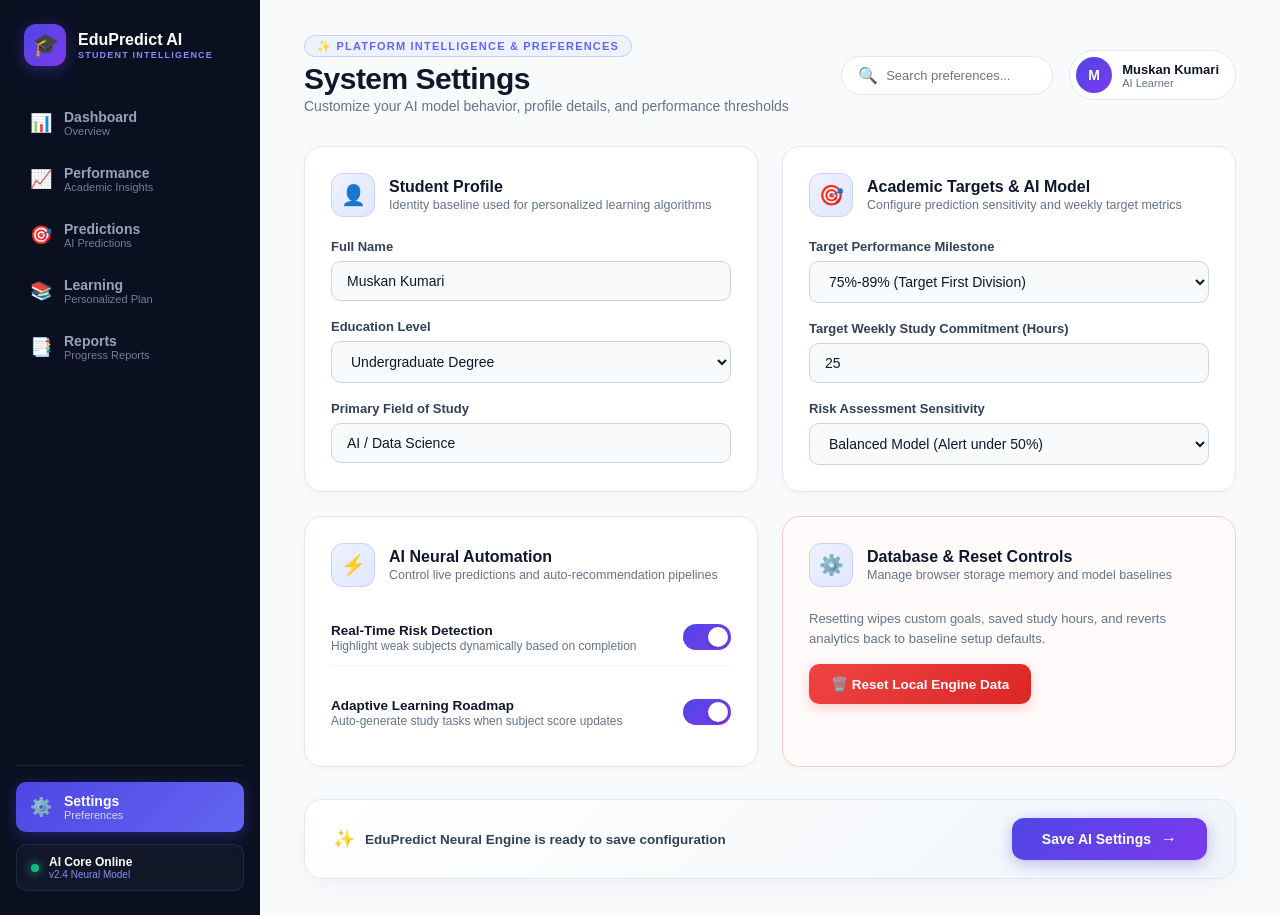
==== pages/settings.html @ e2dedee3 "Initial commit - EduPredictAI" ====
<!DOCTYPE html>
<html lang="en">
<head>
    <meta charset="UTF-8">
    <meta name="viewport" content="width=device-width, initial-scale=1.0">
    <title>Settings | EduPredict AI</title>
    <link rel="stylesheet" href="../css/settings.css">
</head>
<body>
    <div class="app-container">
        <!-- SIDEBAR -->
        <aside class="sidebar">
            <div class="sidebar-top">
                <div class="brand">
                    <div class="brand-logo">🎓</div>
                    <div class="brand-text">
                        <span class="brand-title">EduPredict AI</span>
                        <span class="brand-sub">STUDENT INTELLIGENCE</span>
                    </div>
                </div>
                <nav class="sidebar-nav">
                    <a href="dashboard.html" class="nav-item">
                        <span class="icon">📊</span>
                        <div class="nav-text">
                            <span class="nav-title">Dashboard</span>
                            <span class="nav-sub">Overview</span>
                        </div>
                    </a>
                    <a href="performance.html" class="nav-item">
                        <span class="icon">📈</span>
                        <div class="nav-text">
                            <span class="nav-title">Performance</span>
                            <span class="nav-sub">Academic Insights</span>
                        </div>
                    </a>
                    <a href="predictions.html" class="nav-item">
                        <span class="icon">🎯</span>
                        <div class="nav-text">
                            <span class="nav-title">Predictions</span>
                            <span class="nav-sub">AI Predictions</span>
                        </div>
                    </a>
                    <a href="learning.html" class="nav-item">
                        <span class="icon">📚</span>
                        <div class="nav-text">
                            <span class="nav-title">Learning</span>
                            <span class="nav-sub">Personalized Plan</span>
                        </div>
                    </a>
                    <a href="reports.html" class="nav-item">
                        <span class="icon">📑</span>
                        <div class="nav-text">
                            <span class="nav-title">Reports</span>
                            <span class="nav-sub">Progress Reports</span>
                        </div>
                    </a>
                </nav>
            </div>
            
            <div class="sidebar-bottom">
                <a href="settings.html" class="nav-item active">
                    <span class="icon">⚙️</span>
                    <div class="nav-text">
                        <span class="nav-title">Settings</span>
                        <span class="nav-sub">Preferences</span>
                    </div>
                </a>
                <div class="system-status">
                    <span class="status-dot"></span>
                    <div class="status-info">
                        <span class="status-title">AI Core Online</span>
                        <span class="status-sub"> v2.4 Neural Model</span>
                    </div>
                </div>
            </div>
        </aside>

        <!-- MAIN CONTENT -->
        <main class="main-content">
            <!-- TOP HEADER -->
            <header class="top-header">
                <div class="header-left">
                    <span class="header-tag">✨ PLATFORM INTELLIGENCE & PREFERENCES</span>
                    <h1>System Settings</h1>
                    <p>Customize your AI model behavior, profile details, and performance thresholds</p>
                </div>
                <div class="header-right">
                    <div class="search-box">
                        <span class="search-icon">🔍</span>
                        <input type="text" placeholder="Search preferences...">
                    </div>
                    <div class="user-profile">
                        <div class="avatar" id="avatarBadge">M</div>
                        <div class="user-info">
                            <span class="user-name" id="profileNameDisplay">Muskan Kumari</span>
                            <span class="user-role">AI Learner</span>
                        </div>
                    </div>
                </div>
            </header>

            <!-- SETTINGS GRID -->
            <div class="settings-grid">
                <!-- Profile Settings -->
                <section class="card settings-card">
                    <div class="card-header">
                        <div class="card-icon">👤</div>
                        <div>
                            <h2>Student Profile</h2>
                            <p>Identity baseline used for personalized learning algorithms</p>
                        </div>
                    </div>
                    <div class="settings-form">
                        <div class="form-group">
                            <label for="studentNameInput">Full Name</label>
                            <input type="text" id="studentNameInput" placeholder="Enter full name" value="Muskan Kumari">
                        </div>
                        <div class="form-group">
                            <label for="educationLevelSelect">Education Level</label>
                            <select id="educationLevelSelect">
                                <option value="Undergraduate" selected>Undergraduate Degree</option>
                                <option value="Postgraduate">Postgraduate / Master's</option>
                                <option value="High School">High School Senior</option>
                            </select>
                        </div>
                        <div class="form-group">
                            <label for="studyAreaInput">Primary Field of Study</label>
                            <input type="text" id="studyAreaInput" placeholder="e.g. AI / Data Science" value="AI / Data Science">
                        </div>
                    </div>
                </section>

                <!-- Academic Targets -->
                <section class="card settings-card">
                    <div class="card-header">
                        <div class="card-icon">🎯</div>
                        <div>
                            <h2>Academic Targets & AI Model</h2>
                            <p>Configure prediction sensitivity and weekly target metrics</p>
                        </div>
                    </div>
                    <div class="settings-form">
                        <div class="form-group">
                            <label for="targetGradeSelect">Target Performance Milestone</label>
                            <select id="targetGradeSelect">
                                <option value="90%+ (Excellence)">90%+ (Target High Honors)</option>
                                <option value="75%-89% (High)" selected>75%-89% (Target First Division)</option>
                                <option value="60%-74% (Average)">60%-74% (Target Standard Pass)</option>
                            </select>
                        </div>
                        <div class="form-group">
                            <label for="targetStudyHoursInput">Target Weekly Study Commitment (Hours)</label>
                            <input type="number" id="targetStudyHoursInput" min="1" max="100" value="25">
                        </div>
                        <div class="form-group">
                            <label for="riskSensitivitySelect">Risk Assessment Sensitivity</label>
                            <select id="riskSensitivitySelect">
                                <option value="Strict">High Sensitivity (Alert under 65%)</option>
                                <option value="Balanced" selected>Balanced Model (Alert under 50%)</option>
                                <option value="Lenient">Low Sensitivity (Alert under 40%)</option>
                            </select>
                        </div>
                    </div>
                </section>

                <!-- Platform Intelligence Options -->
                <section class="card settings-card">
                    <div class="card-header">
                        <div class="card-icon">⚡</div>
                        <div>
                            <h2>AI Neural Automation</h2>
                            <p>Control live predictions and auto-recommendation pipelines</p>
                        </div>
                    </div>
                    <div class="settings-form">
                        <div class="toggle-group">
                            <div>
                                <strong>Real-Time Risk Detection</strong>
                                <p>Highlight weak subjects dynamically based on completion</p>
                            </div>
                            <label class="switch">
                                <input type="checkbox" id="riskAlertsToggle" checked>
                                <span class="slider"></span>
                            </label>
                        </div>
                        <div class="toggle-group">
                            <div>
                                <strong>Adaptive Learning Roadmap</strong>
                                <p>Auto-generate study tasks when subject score updates</p>
                            </div>
                            <label class="switch">
                                <input type="checkbox" id="autoPlanToggle" checked>
                                <span class="slider"></span>
                            </label>
                        </div>
                    </div>
                </section>

                <!-- Reset Data Options -->
                <section class="card settings-card danger-card">
                    <div class="card-header">
                        <div class="card-icon">⚙️</div>
                        <div>
                            <h2>Database & Reset Controls</h2>
                            <p>Manage browser storage memory and model baselines</p>
                        </div>
                    </div>
                    <div class="danger-actions">
                        <p>Resetting wipes custom goals, saved study hours, and reverts analytics back to baseline setup defaults.</p>
                        <button type="button" class="btn-danger" id="resetDataBtn">
                            <span>🗑️ Reset Local Engine Data</span>
                        </button>
                    </div>
                </section>
            </div>

            <!-- FLOATING AI SAVE BAR -->
            <div class="action-bar-wrapper">
                <div class="action-bar">
                    <div class="action-info">
                        <span class="ai-sparkle">✨</span>
                        <span>EduPredict Neural Engine is ready to save configuration</span>
                    </div>
                    <div class="action-buttons">
                        <span id="saveStatus" class="save-status"></span>
                        <button type="button" class="btn-primary" id="saveSettingsBtn">
                            <span>Save AI Settings</span>
                            <span class="btn-arrow">→</span>
                        </button>
                    </div>
                </div>
            </div>
        </main>
    </div>

    <script src="../js/data.js"></script>
    <script src="../js/settings.js"></script>
</body>
</html>
---- css/settings.css ----
* {
    margin: 0;
    padding: 0;
    box-sizing: border-box;
    font-family: 'Segoe UI', -apple-system, BlinkMacSystemFont, Roboto, sans-serif;
}

body {
    background: #f8fafc;
    color: #1e293b;
    min-height: 100vh;
}

.app-container {
    display: flex;
    min-height: 100vh;
}

/* SIDEBAR STYLING - DARK AI SIDEBAR */
.sidebar {
    width: 260px;
    background-color: #0b1021;
    color: #94a3b8;
    display: flex;
    flex-direction: column;
    justify-content: space-between;
    padding: 24px 16px;
    flex-shrink: 0;
}

.brand {
    display: flex;
    align-items: center;
    gap: 12px;
    margin-bottom: 32px;
    padding-left: 8px;
}

.brand-logo {
    font-size: 22px;
    background: linear-gradient(135deg, #4f46e5, #7c3aed);
    width: 42px;
    height: 42px;
    display: flex;
    align-items: center;
    justify-content: center;
    border-radius: 12px;
    box-shadow: 0 4px 16px rgba(79, 70, 229, 0.4);
}

.brand-title {
    display: block;
    color: #ffffff;
    font-weight: 700;
    font-size: 16px;
}

.brand-sub {
    display: block;
    color: #818cf8;
    font-size: 9px;
    letter-spacing: 1.2px;
    font-weight: 700;
    margin-top: 1px;
}

.sidebar-nav {
    display: flex;
    flex-direction: column;
    gap: 6px;
}

.sidebar-bottom {
    margin-top: auto;
    display: flex;
    flex-direction: column;
    gap: 12px;
    padding-top: 16px;
    border-top: 1px solid rgba(255, 255, 255, 0.08);
}

.nav-item {
    display: flex;
    align-items: center;
    gap: 12px;
    padding: 11px 14px;
    color: #94a3b8;
    text-decoration: none;
    border-radius: 10px;
    transition: all 0.2s ease;
}

.nav-item:hover {
    background-color: rgba(255, 255, 255, 0.06);
    color: #ffffff;
}

.nav-item.active {
    background: linear-gradient(135deg, #4f46e5, #6366f1);
    color: #ffffff;
    box-shadow: 0 4px 16px rgba(79, 70, 229, 0.35);
}

.nav-item .icon { font-size: 18px; }
.nav-title { display: block; font-size: 14px; font-weight: 600; }
.nav-sub { display: block; font-size: 11px; opacity: 0.75; }

.system-status {
    background-color: rgba(255, 255, 255, 0.03);
    border: 1px solid rgba(99, 102, 241, 0.2);
    padding: 10px 14px;
    border-radius: 10px;
    display: flex;
    align-items: center;
    gap: 10px;
}

.status-dot {
    width: 8px;
    height: 8px;
    background-color: #10b981;
    border-radius: 50%;
    box-shadow: 0 0 10px #10b981;
}

.status-title { display: block; color: #ffffff; font-size: 12px; font-weight: 600; }
.status-sub { display: block; color: #818cf8; font-size: 10px; }

/* MAIN CONTENT */
.main-content {
    flex: 1;
    padding: 36px 44px;
    overflow-y: auto;
}

.top-header {
    display: flex;
    justify-content: space-between;
    align-items: center;
    margin-bottom: 32px;
}

.header-tag {
    font-size: 11px;
    font-weight: 700;
    color: #6366f1;
    letter-spacing: 1.2px;
    background: #eef2ff;
    padding: 4px 12px;
    border-radius: 20px;
    border: 1px solid #c7d2fe;
}

.header-left h1 {
    font-size: 30px;
    font-weight: 800;
    color: #0f172a;
    margin: 8px 0 2px 0;
    letter-spacing: -0.5px;
}

.header-left p {
    color: #64748b;
    font-size: 14px;
}

.header-right {
    display: flex;
    align-items: center;
    gap: 16px;
}

.search-box {
    display: flex;
    align-items: center;
    gap: 8px;
    background-color: #ffffff;
    border: 1.5px solid #e2e8f0;
    padding: 9px 16px;
    border-radius: 24px;
}

.search-box input {
    border: none;
    outline: none;
    font-size: 13px;
    background: transparent;
    color: #334155;
    width: 150px;
}

.user-profile {
    display: flex;
    align-items: center;
    gap: 10px;
    background-color: #ffffff;
    padding: 6px 16px 6px 6px;
    border-radius: 30px;
    border: 1.5px solid #e2e8f0;
}

.avatar {
    width: 36px;
    height: 36px;
    background: linear-gradient(135deg, #4f46e5, #7c3aed);
    color: white;
    font-weight: 700;
    border-radius: 50%;
    display: flex;
    align-items: center;
    justify-content: center;
    font-size: 14px;
}

.user-name { display: block; font-weight: 600; font-size: 13px; color: #0f172a; }
.user-role { display: block; font-size: 11px; color: #64748b; }

/* 2-COLUMN GRID */
.settings-grid {
    display: grid;
    grid-template-columns: repeat(2, 1fr);
    gap: 24px;
    margin-bottom: 32px;
}

@media (max-width: 1024px) {
    .settings-grid { grid-template-columns: 1fr; }
}

/* CARDS STYLING */
.card {
    background: #ffffff;
    border-radius: 18px;
    padding: 26px;
    border: 1.5px solid #e2e8f0;
    box-shadow: 0 4px 12px -2px rgba(0, 0, 0, 0.03);
    transition: all 0.25s ease;
}

.card:hover {
    border-color: #a5b4fc;
    box-shadow: 0 10px 24px -4px rgba(79, 70, 229, 0.08);
    transform: translateY(-2px);
}

.card-header {
    display: flex;
    align-items: center;
    gap: 14px;
    margin-bottom: 22px;
}

.card-icon {
    font-size: 20px;
    width: 44px;
    height: 44px;
    background: linear-gradient(135deg, #eef2ff, #e0e7ff);
    color: #4f46e5;
    border-radius: 12px;
    display: flex;
    align-items: center;
    justify-content: center;
    border: 1px solid #c7d2fe;
}

.card-header h2 {
    font-size: 16px;
    font-weight: 700;
    color: #0f172a;
}

.card-header p {
    font-size: 12.5px;
    color: #64748b;
    margin-top: 2px;
}

.settings-form {
    display: flex;
    flex-direction: column;
    gap: 18px;
}

.form-group {
    display: flex;
    flex-direction: column;
    gap: 7px;
}

.form-group label {
    font-size: 13px;
    font-weight: 600;
    color: #334155;
}

.form-group input,
.form-group select {
    width: 100%;
    padding: 11px 15px;
    border: 1.5px solid #cbd5e1;
    border-radius: 10px;
    font-size: 14px;
    color: #0f172a;
    background-color: #f8fafc;
    outline: none;
    transition: all 0.2s ease;
}

.form-group input:focus,
.form-group select:focus {
    background-color: #ffffff;
    border-color: #6366f1;
    box-shadow: 0 0 0 4px rgba(99, 102, 241, 0.12);
}

/* TOGGLES */
.toggle-group {
    display: flex;
    justify-content: space-between;
    align-items: center;
    padding: 12px 0;
    border-bottom: 1px solid #f1f5f9;
}

.toggle-group:last-child {
    border-bottom: none;
}

.toggle-group strong {
    font-size: 13.5px;
    color: #0f172a;
}

.toggle-group p {
    font-size: 12px;
    color: #64748b;
}

.switch {
    position: relative;
    display: inline-block;
    width: 48px;
    height: 26px;
}

.switch input { opacity: 0; width: 0; height: 0; }

.slider {
    position: absolute;
    cursor: pointer;
    top: 0; left: 0; right: 0; bottom: 0;
    background-color: #cbd5e1;
    transition: .3s;
    border-radius: 26px;
}

.slider:before {
    position: absolute;
    content: "";
    height: 20px;
    width: 20px;
    left: 3px;
    bottom: 3px;
    background-color: white;
    transition: .3s;
    border-radius: 50%;
    box-shadow: 0 2px 4px rgba(0,0,0,0.15);
}

input:checked + .slider {
    background: linear-gradient(135deg, #4f46e5, #7c3aed);
}

input:checked + .slider:before {
    transform: translateX(22px);
}

/* RESET BUTTON - STYLING FIX */
.danger-card {
    border-color: #fecaca;
    background: #fffbfb;
}

.danger-actions p {
    font-size: 13px;
    color: #64748b;
    margin-bottom: 16px;
    line-height: 1.5;
}

.btn-danger {
    background: linear-gradient(135deg, #ef4444, #dc2626);
    color: #ffffff;
    border: none;
    padding: 12px 22px;
    border-radius: 10px;
    font-weight: 600;
    font-size: 13.5px;
    cursor: pointer;
    display: inline-flex;
    align-items: center;
    gap: 8px;
    box-shadow: 0 4px 14px rgba(239, 68, 68, 0.25);
    transition: all 0.2s ease;
}

.btn-danger:hover {
    background: linear-gradient(135deg, #dc2626, #b91c1c);
    transform: translateY(-1px);
    box-shadow: 0 6px 18px rgba(239, 68, 68, 0.35);
}

/* FLOATING AI ACTION BAR FIX */
.action-bar-wrapper {
    margin-top: 12px;
}

.action-bar {
    display: flex;
    justify-content: space-between;
    align-items: center;
    background: linear-gradient(135deg, #ffffff, #f1f5f9);
    padding: 18px 28px;
    border-radius: 18px;
    border: 1.5px solid #e2e8f0;
    box-shadow: 0 8px 24px -4px rgba(15, 23, 42, 0.05);
}

.action-info {
    display: flex;
    align-items: center;
    gap: 10px;
    font-size: 13.5px;
    font-weight: 600;
    color: #334155;
}

.ai-sparkle {
    font-size: 18px;
}

.action-buttons {
    display: flex;
    align-items: center;
    gap: 16px;
}

.btn-primary {
    background: linear-gradient(135deg, #4f46e5, #7c3aed);
    color: #ffffff;
    border: none;
    padding: 12px 30px;
    border-radius: 12px;
    font-weight: 700;
    font-size: 14px;
    cursor: pointer;
    display: inline-flex;
    align-items: center;
    gap: 10px;
    box-shadow: 0 4px 16px rgba(79, 70, 229, 0.35);
    transition: all 0.25s ease;
}

.btn-primary:hover {
    transform: translateY(-2px);
    box-shadow: 0 8px 24px rgba(79, 70, 229, 0.45);
}

.btn-arrow {
    font-size: 16px;
    transition: transform 0.2s ease;
}

.btn-primary:hover .btn-arrow {
    transform: translateX(4px);
}

.save-status {
    font-size: 13.5px;
    font-weight: 600;
    color: #10b981;
}
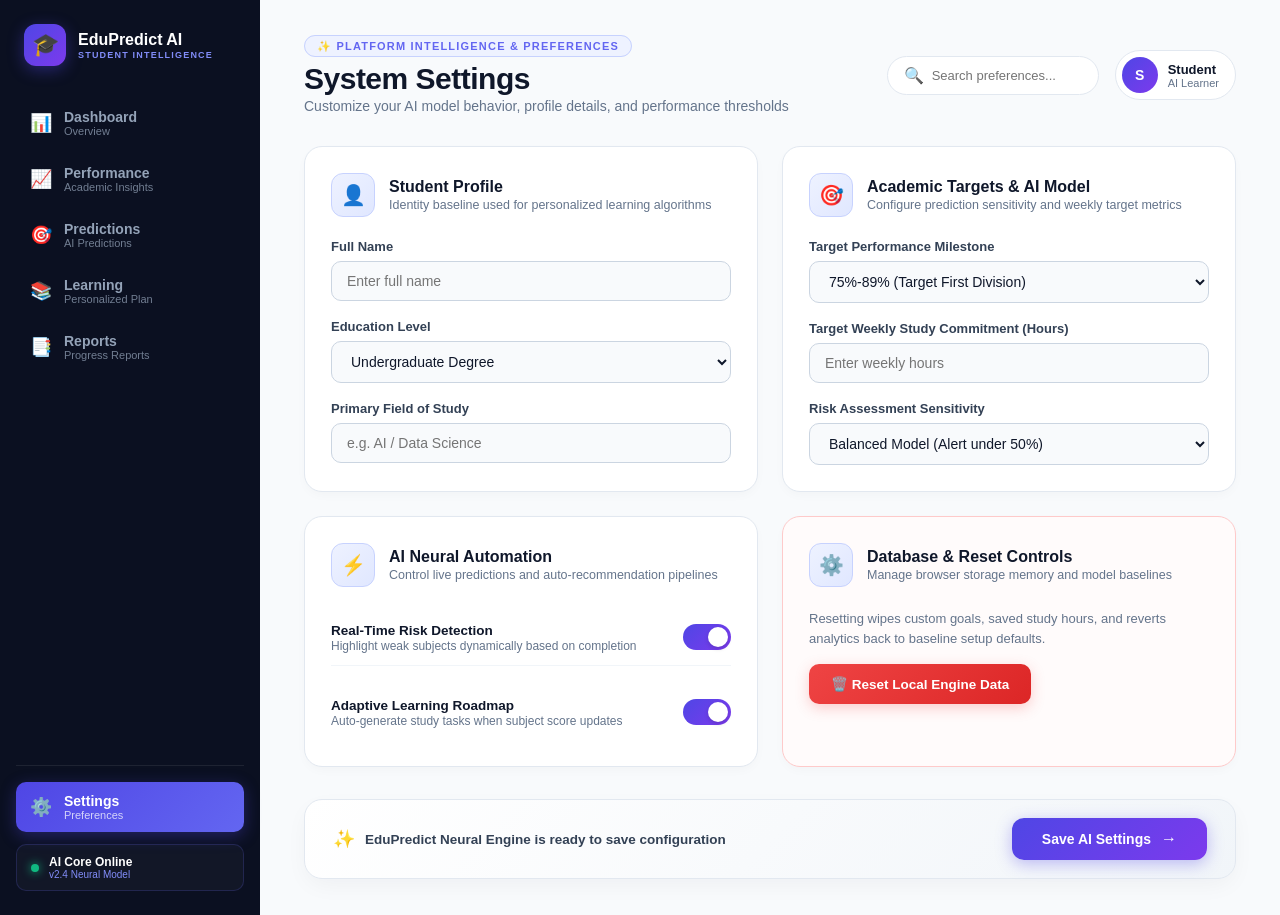
==== commit 635c92cf: "Updated settings page" ====
--- a/pages/settings.html
+++ b/pages/settings.html
@@ -8,7 +8,6 @@
 </head>
 <body>
     <div class="app-container">
-        <!-- SIDEBAR -->
         <aside class="sidebar">
             <div class="sidebar-top">
                 <div class="brand">
@@ -75,9 +74,7 @@
             </div>
         </aside>
 
-        <!-- MAIN CONTENT -->
         <main class="main-content">
-            <!-- TOP HEADER -->
             <header class="top-header">
                 <div class="header-left">
                     <span class="header-tag">✨ PLATFORM INTELLIGENCE & PREFERENCES</span>
@@ -90,18 +87,16 @@
                         <input type="text" placeholder="Search preferences...">
                     </div>
                     <div class="user-profile">
-                        <div class="avatar" id="avatarBadge">M</div>
+                        <div class="avatar" id="avatarBadge">S</div>
                         <div class="user-info">
-                            <span class="user-name" id="profileNameDisplay">Muskan Kumari</span>
+                            <span class="user-name" id="profileNameDisplay">Student</span>
                             <span class="user-role">AI Learner</span>
                         </div>
                     </div>
                 </div>
             </header>
 
-            <!-- SETTINGS GRID -->
             <div class="settings-grid">
-                <!-- Profile Settings -->
                 <section class="card settings-card">
                     <div class="card-header">
                         <div class="card-icon">👤</div>
@@ -113,24 +108,23 @@
                     <div class="settings-form">
                         <div class="form-group">
                             <label for="studentNameInput">Full Name</label>
-                            <input type="text" id="studentNameInput" placeholder="Enter full name" value="Muskan Kumari">
+                            <input type="text" id="studentNameInput" placeholder="Enter full name">
                         </div>
                         <div class="form-group">
                             <label for="educationLevelSelect">Education Level</label>
                             <select id="educationLevelSelect">
-                                <option value="Undergraduate" selected>Undergraduate Degree</option>
+                                <option value="Undergraduate">Undergraduate Degree</option>
                                 <option value="Postgraduate">Postgraduate / Master's</option>
                                 <option value="High School">High School Senior</option>
                             </select>
                         </div>
                         <div class="form-group">
                             <label for="studyAreaInput">Primary Field of Study</label>
-                            <input type="text" id="studyAreaInput" placeholder="e.g. AI / Data Science" value="AI / Data Science">
-                        </div>
-                    </div>
-                </section>
-
-                <!-- Academic Targets -->
+                            <input type="text" id="studyAreaInput" placeholder="e.g. AI / Data Science">
+                        </div>
+                    </div>
+                </section>
+
                 <section class="card settings-card">
                     <div class="card-header">
                         <div class="card-icon">🎯</div>
@@ -150,7 +144,7 @@
                         </div>
                         <div class="form-group">
                             <label for="targetStudyHoursInput">Target Weekly Study Commitment (Hours)</label>
-                            <input type="number" id="targetStudyHoursInput" min="1" max="100" value="25">
+                            <input type="number" id="targetStudyHoursInput" min="1" max="100" placeholder="Enter weekly hours">
                         </div>
                         <div class="form-group">
                             <label for="riskSensitivitySelect">Risk Assessment Sensitivity</label>
@@ -163,7 +157,6 @@
                     </div>
                 </section>
 
-                <!-- Platform Intelligence Options -->
                 <section class="card settings-card">
                     <div class="card-header">
                         <div class="card-icon">⚡</div>
@@ -196,7 +189,6 @@
                     </div>
                 </section>
 
-                <!-- Reset Data Options -->
                 <section class="card settings-card danger-card">
                     <div class="card-header">
                         <div class="card-icon">⚙️</div>
@@ -214,7 +206,6 @@
                 </section>
             </div>
 
-            <!-- FLOATING AI SAVE BAR -->
             <div class="action-bar-wrapper">
                 <div class="action-bar">
                     <div class="action-info">
